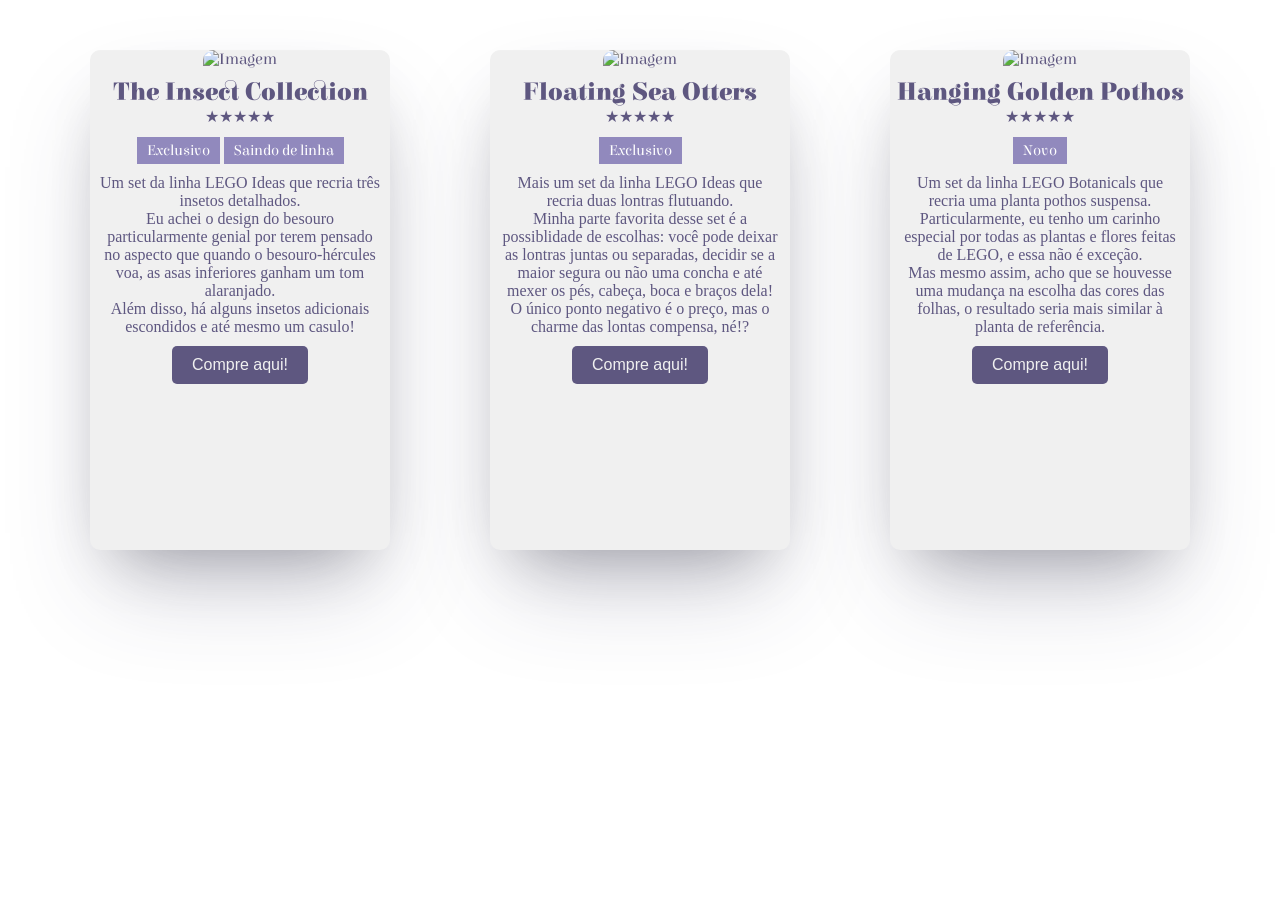
==== index.html @ a5ff105d "Update index.html" ====
<!DOCTYPE html>
<html lang="pt-BR">
<head>
    <meta charset="UTF-8">
    <meta name="viewport" content="width=device-width, initial-scale=1.0">
    <title>Card</title>
    <!-- Aviso pra quando precisa redimensionar no celular -->
    <meta name="viewport" content="width=device-width, initial-scale=1.0">
    <!-- Link pro CSS -->
    <link rel="stylesheet" href="style.css">
       <!-- Link para as fontes do Google Fonts -->
    <link rel="preconnect" href="https://fonts.googleapis.com">
    <link rel="preconnect" href="https://fonts.gstatic.com" crossorigin>
    <link href="https://fonts.googleapis.com/css2?family=Elsie:wght@400;900&display=swap" rel="stylesheet">
    <!-- Imagem de fundo-->
    <style>
        body{
            background-image: url(fundo.jpg);
            background-repeat: repeat
        }
    </style>
</head>
<body>
    <div class="main">
        <div class="card card1">
            <img src="lego1.png" alt="Imagem">
            <h1>The Insect Collection</h1>
            <div class="notas">
            ★★★★★
            </div>
            <div class="tags">
                <span class="tag">Exclusivo</span>
                <span class="tag">Saindo de linha</span>
            </div>
            <p>Um set da linha LEGO Ideas que recria três insetos detalhados. 
                <br>Eu achei o design do besouro particularmente genial por terem pensado no aspecto que quando o besouro-hércules voa, as asas inferiores ganham um tom alaranjado. 
                <br>Além disso, há alguns insetos adicionais escondidos e até mesmo um casulo!</p>
            <a href="https://www.lego.com/en-us/product/the-insect-collection-21342">
            <button class="btn">Compre aqui!</button>
            </a>
        </div>
        <div class="card card2">
            <img src="lego2.png" alt="Imagem">
            <h1>Floating Sea Otters</h1> 
            <div class="notas">
            ★★★★★
            </div>
            <div class="tags">
                <span class="tag">Exclusivo</span>
            </div>
            <p>Mais um set da linha LEGO Ideas que recria duas lontras flutuando.
                <br>Minha parte favorita desse set é a possiblidade de escolhas: você pode deixar as lontras juntas ou separadas, decidir se a maior segura ou não uma concha e até mexer os pés, cabeça, boca e braços dela!
                <br>O único ponto negativo é o preço, mas o charme das lontas compensa, né!?
            </p>
            <a href="https://www.lego.com/en-us/product/floating-sea-otters-21366">
            <button class="btn">Compre aqui!</button>
            </a>
        </div>
        <div class="card card3">
            <img src="lego3.png" alt="Imagem">
            <h1>Hanging Golden Pothos</h1>
            <div class="notas">
            ★★★★★
            </div>
            <div class="tags">
                <span class="tag">Novo</span>
            </div>
            <p>Um set da linha LEGO Botanicals que recria uma planta pothos suspensa.
                <br>Particularmente, eu tenho um carinho especial por todas as plantas e flores feitas de LEGO, e essa não é exceção.
                <br>Mas mesmo assim, acho que se houvesse uma mudança na escolha das cores das folhas, o resultado seria mais similar à planta de referência. </p>
            <a href="https://www.lego.com/en-us/product/hanging-golden-pothos-11512">
            <button class="btn">Compre aqui!</button>
            </a>
        </div>
    </div>
</body>
</html>
<!--O <a href="url">Opcional</a> serve para definir um link. Eu deixei dentro do botão para que, quando clicado, fosse para o link. -->
---- style.css ----
/* Site das fontes: https://fonts.google.com/ /
/ Site da sombra: https://getcssscan.com/css-box-shadow-examples /

/{} engloba tudo */
*{
    margin: 0;
    padding: 0;
    box-sizing: border-box;
}

/* Padding e margin pra não ficar margem no site/

/Um do lado do outro + Centralizar*/
.main {
    display: flex;
    justify-content: center;
}

.card {
    width: 300px;
    height: 500px;
    margin: 50px;
    background-color: #f0f0f0;
    color: #5e5780;
    /*Borda arredondada*/
    border-radius: 10px;
    /*Sombra*/
    box-shadow: rgba(255, 255, 255, 0.1) 0px 1px 1px 0px inset, rgba(50, 50, 93, 0.25) 0px 50px 100px -20px, rgba(0, 0, 0, 0.3) 0px 30px 60px -30px;
    /*Transição*/
    transition: transform 0.3s ease, box-shadow 0.3s ease;
    font-family: "Elsie", serif;
    text-align: center;
}

.card>h1 {
    font-size: 25px;
    margin-top: 10px;
}

/* Margin tem 2 px porque o primeiro é o de cima e o segundo é o dos lados.*/
.card>p {
    font-size: 16px;
    margin: 10px 10px;
    font-family: "Quintessential", serif;
}

.card>img {
    width: 100%;
    height: 200px;
    object-fit: contain;
    border-top-left-radius: 10px;
    border-top-right-radius: 10px;
}

.btn {
    background-color: #5e5780;
    color: #f0f0f0;
    border: none;
    padding: 10px 20px;
    border-radius: 5px;
    font-size: 16px;
    font-weight: 500;
    cursor: pointer;
    transition: background-color 0.5s;
}

.btn:hover {
    background-color: #4b3f6b;
    transition: background-color 0.5s;

}

.tags{
    margin-top: 15px;
    margin-bottom: 15px;
}

.tags>span {
    justify-content: center;
    padding: 5px 10px;
    font-size: 15px;
    background-color: #9189bd;
    color: #ffffff;
}
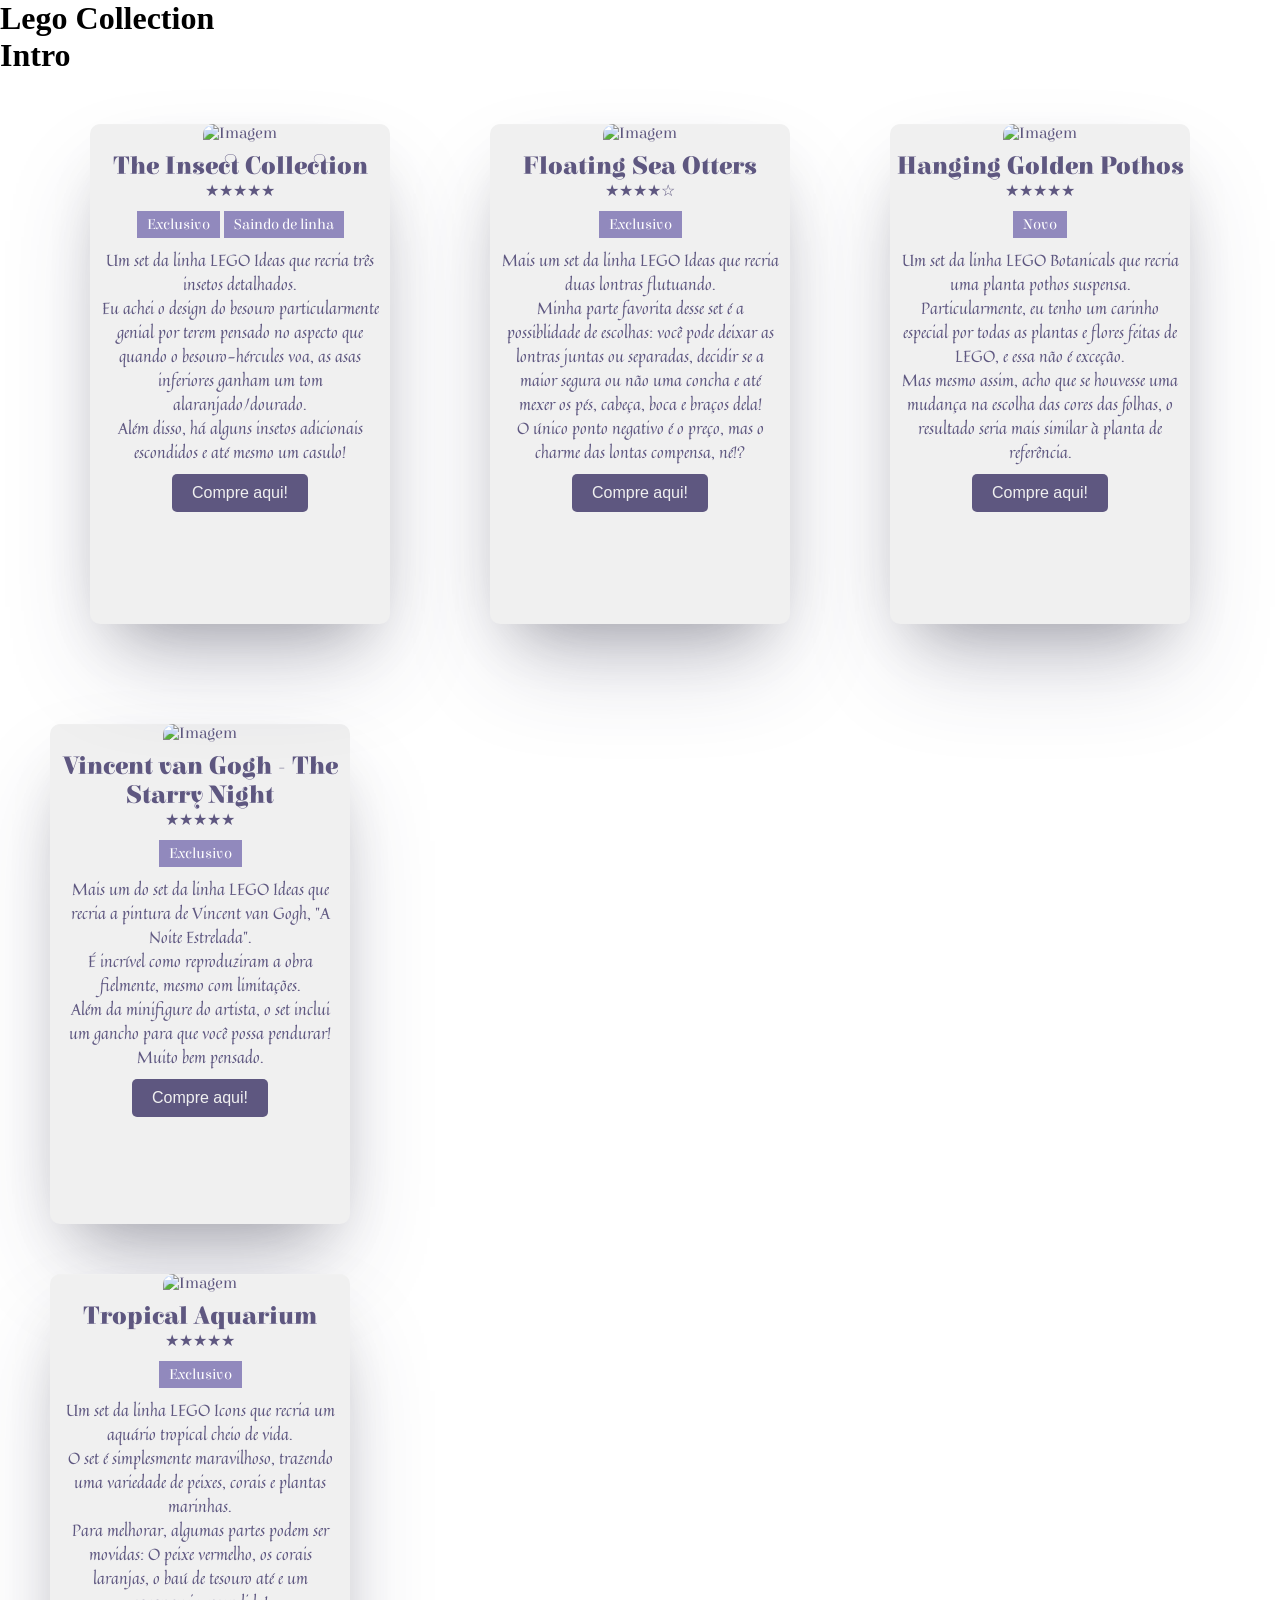
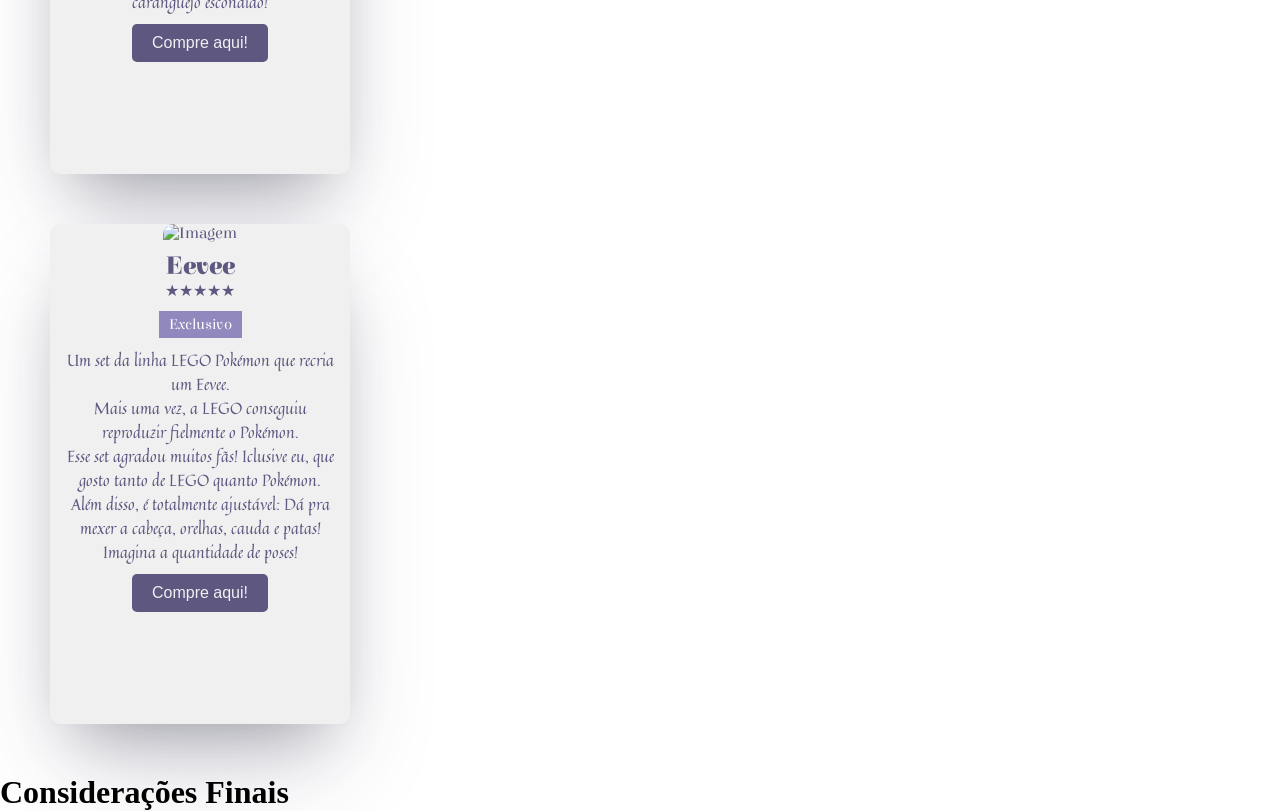
==== commit 41eae536: "Update index.html" ====
--- a/index.html
+++ b/index.html
@@ -11,7 +11,7 @@
        <!-- Link para as fontes do Google Fonts -->
     <link rel="preconnect" href="https://fonts.googleapis.com">
     <link rel="preconnect" href="https://fonts.gstatic.com" crossorigin>
-    <link href="https://fonts.googleapis.com/css2?family=Elsie:wght@400;900&display=swap" rel="stylesheet">
+    <link href="https://fonts.googleapis.com/css2?family=Elsie:wght@400;900&family=Mea+Culpa&family=Quintessential&display=swap" rel="stylesheet">
     <!-- Imagem de fundo-->
     <style>
         body{
@@ -21,6 +21,12 @@
     </style>
 </head>
 <body>
+    <div class="titulo">
+        <h1>Lego Collection</h1>
+    </div>
+    <div class="intro">
+        <h1>Intro</h1>
+    </div>
     <div class="main">
         <div class="card card1">
             <img src="lego1.png" alt="Imagem">
@@ -33,7 +39,7 @@
                 <span class="tag">Saindo de linha</span>
             </div>
             <p>Um set da linha LEGO Ideas que recria três insetos detalhados. 
-                <br>Eu achei o design do besouro particularmente genial por terem pensado no aspecto que quando o besouro-hércules voa, as asas inferiores ganham um tom alaranjado. 
+                <br>Eu achei o design do besouro particularmente genial por terem pensado no aspecto que quando o besouro-hércules voa, as asas inferiores ganham um tom alaranjado/dourado. 
                 <br>Além disso, há alguns insetos adicionais escondidos e até mesmo um casulo!</p>
             <a href="https://www.lego.com/en-us/product/the-insect-collection-21342">
             <button class="btn">Compre aqui!</button>
@@ -43,7 +49,7 @@
             <img src="lego2.png" alt="Imagem">
             <h1>Floating Sea Otters</h1> 
             <div class="notas">
-            ★★★★★
+            ★★★★☆
             </div>
             <div class="tags">
                 <span class="tag">Exclusivo</span>
@@ -73,6 +79,66 @@
             </a>
         </div>
     </div>
+    <div class = "main2">
+        <div class="card card4">
+            <img src="lego4.png" alt="Imagem">
+            <h1>Vincent van Gogh - The Starry Night</h1>
+            <div class="notas">
+            ★★★★★
+            </div>
+            <div class="tags">
+                <span class="tag">Exclusivo</span>
+            </div>
+            <p>Mais um do set da linha LEGO Ideas que recria a pintura de Vincent van Gogh, "A Noite Estrelada".
+                <br>É incrível como reproduziram a obra fielmente, mesmo com limitações.
+                <br>Além da minifigure do artista, o set inclui um gancho para que você possa pendurar! Muito bem pensado.  
+            </p>
+            <a href="https://www.lego.com/en-us/product/vincent-van-gogh-the-starry-night-21333">
+            <button class="btn">Compre aqui!</button>
+            </a>
+        </div>
+        <div class="card card5">
+            <img src="lego5.png" alt="Imagem">
+            <h1>Tropical Aquarium</h1> 
+            <div class="notas">
+            ★★★★★
+            </div>
+            <div class="tags">
+                <span class="tag">Exclusivo</span>
+            </div>
+            <p>Um set da linha LEGO Icons que recria um aquário tropical cheio de vida.
+                <br>O set é simplesmente maravilhoso, trazendo uma variedade de peixes, corais e plantas marinhas.
+                <br>Para melhorar, algumas partes podem ser movidas: O peixe vermelho, os corais laranjas, o baú de tesouro até e um caranguejo escondido!
+                
+            </p>
+            <a href="https://www.lego.com/en-us/product/tropical-aquarium-10366">
+            <button class="btn">Compre aqui!</button>
+            </a>
+        </div>
+        <div class="card card6">
+            <img src="lego6.png" alt="Imagem">
+            <h1>Eevee</h1>
+            <div class="notas">
+            ★★★★★
+            </div>
+            <div class="tags">
+                <span class="tag">Exclusivo</span>
+            </div>
+            <p>Um set da linha LEGO Pokémon que recria um Eevee. 
+                <br>Mais uma vez, a LEGO conseguiu reproduzir fielmente o Pokémon.
+                <br>Esse set agradou muitos fãs! Iclusive eu, que gosto tanto de LEGO quanto Pokémon.
+                <br>Além disso, é totalmente ajustável: Dá pra mexer a cabeça, orelhas, cauda e patas! Imagina a quantidade de poses!
+            </p>
+            <a href="https://www.lego.com/en-us/product/eevee-72151">
+            <button class="btn">Compre aqui!</button>
+            </a>
+        </div>
+    </div>
+    <div class="consideracoes">
+        <div class="consi">
+            <h1>Considerações Finais</h1>
+        </div>
+    </div>
 </body>
 </html>
 <!--O <a href="url">Opcional</a> serve para definir um link. Eu deixei dentro do botão para que, quando clicado, fosse para o link. -->
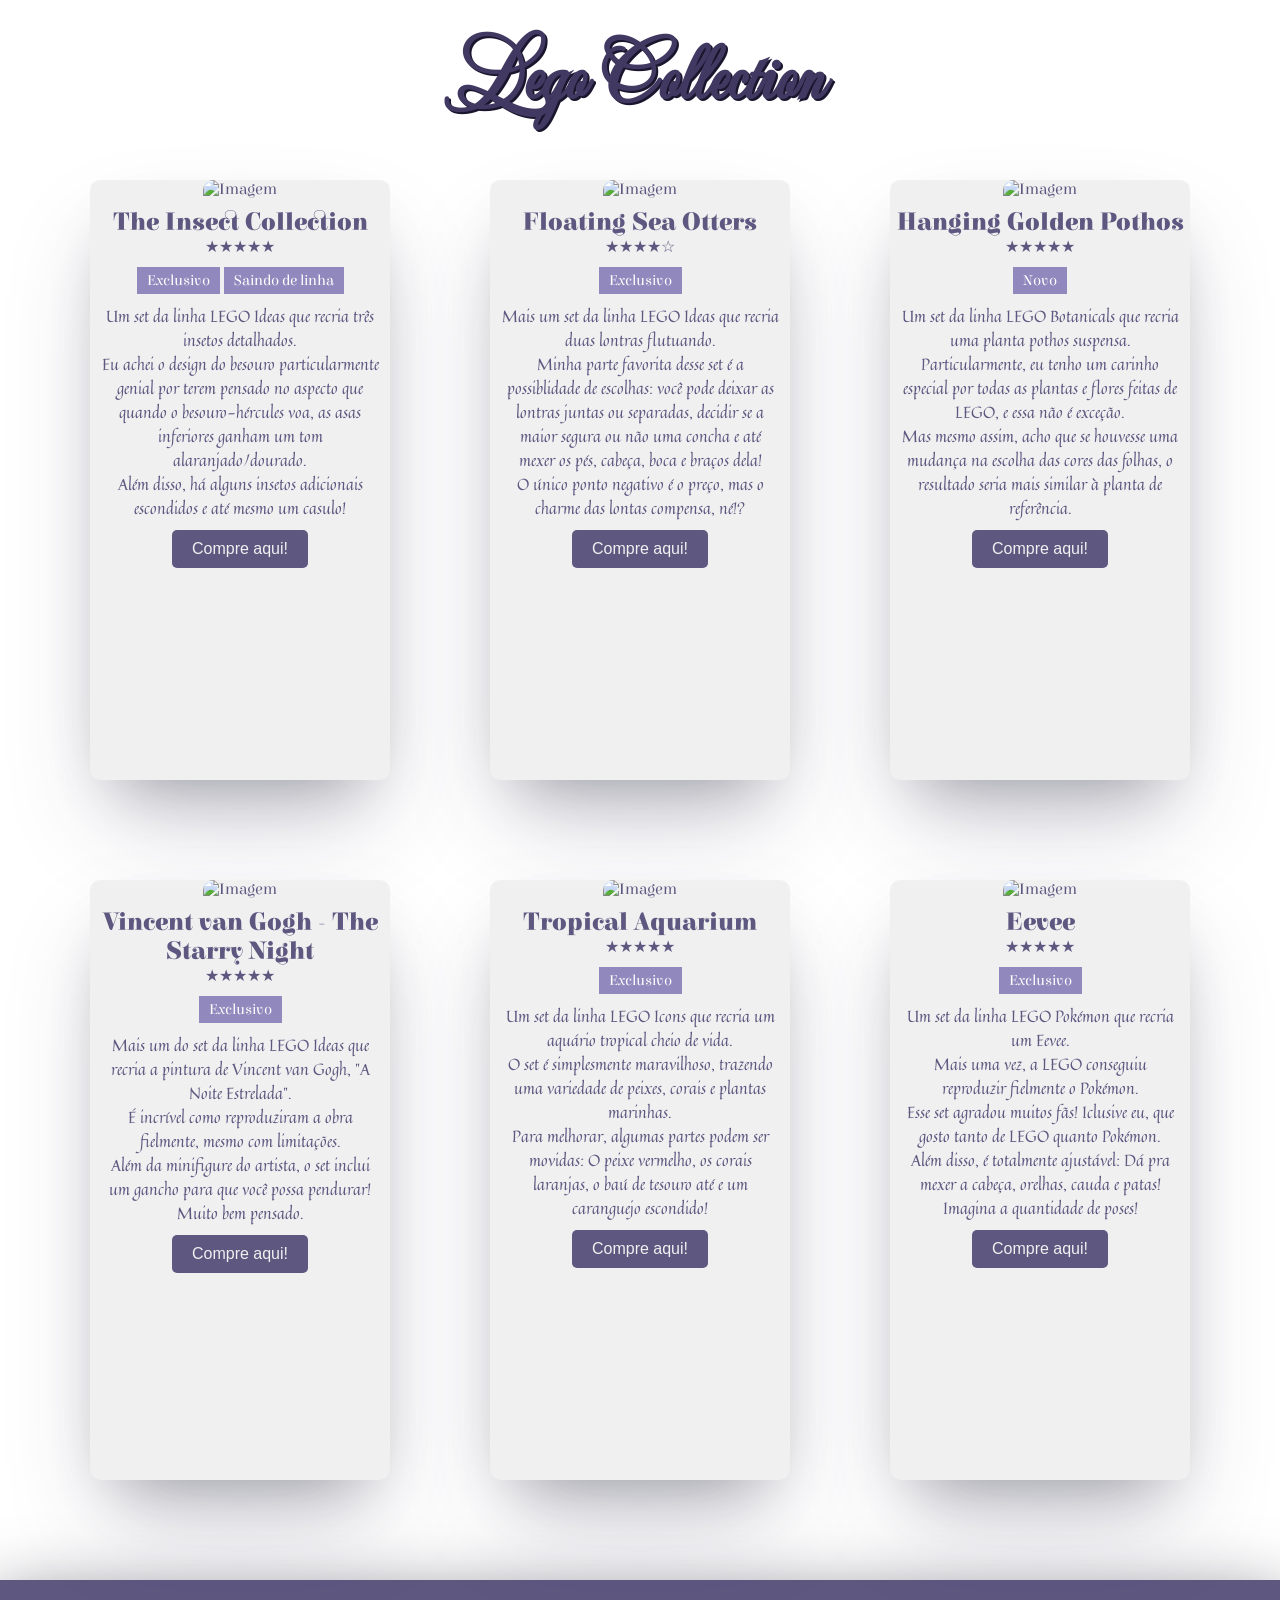
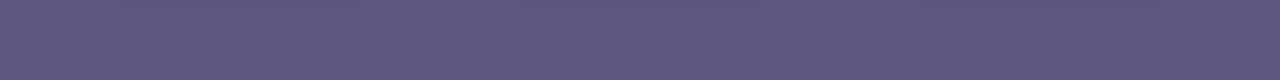
==== commit 03ee5bd9: "Update index.html" ====
--- a/index.html
+++ b/index.html
@@ -4,14 +4,12 @@
     <meta charset="UTF-8">
     <meta name="viewport" content="width=device-width, initial-scale=1.0">
     <title>Card</title>
-    <!-- Aviso pra quando precisa redimensionar no celular -->
-    <meta name="viewport" content="width=device-width, initial-scale=1.0">
     <!-- Link pro CSS -->
     <link rel="stylesheet" href="style.css">
        <!-- Link para as fontes do Google Fonts -->
     <link rel="preconnect" href="https://fonts.googleapis.com">
     <link rel="preconnect" href="https://fonts.gstatic.com" crossorigin>
-    <link href="https://fonts.googleapis.com/css2?family=Elsie:wght@400;900&family=Mea+Culpa&family=Quintessential&display=swap" rel="stylesheet">
+    <link href="https://fonts.googleapis.com/css2?family=Elsie:wght@400;900&family=Gelasio:ital,wght@0,400..700;1,400..700&family=Mea+Culpa&family=Quintessential&display=swap" rel="stylesheet">
     <!-- Imagem de fundo-->
     <style>
         body{
@@ -20,12 +18,10 @@
         }
     </style>
 </head>
+<!--O <a href="url">Opcional</a> serve para definir um link. Eu deixei dentro do botão para que, quando clicado, fosse para o link. -->
 <body>
     <div class="titulo">
         <h1>Lego Collection</h1>
-    </div>
-    <div class="intro">
-        <h1>Intro</h1>
     </div>
     <div class="main">
         <div class="card card1">
@@ -134,11 +130,23 @@
             </a>
         </div>
     </div>
-    <div class="consideracoes">
-        <div class="consi">
-            <h1>Considerações Finais</h1>
+    <div>
+        <div class="contato">
+            <div class="linha">
+            </div>
+        <div>
+            <a href="https://www.instagram.com/mariszpon/?__d=11">
+            <h1>instagram</h1>
+            </a>
+            <a href=https://github.com/Mariszpon>
+            <h1>github</h1>
+            </a>
+        </div>
+        <div>
+            <h1>contato</h1>
+            <h1>marianahponde@gmail.com</h1>
+        </div>
         </div>
     </div>
 </body>
 </html>
-<!--O <a href="url">Opcional</a> serve para definir um link. Eu deixei dentro do botão para que, quando clicado, fosse para o link. -->
--- a/style.css
+++ b/style.css
@@ -1,7 +1,10 @@
-/* Site das fontes: https://fonts.google.com/ /
-/ Site da sombra: https://getcssscan.com/css-box-shadow-examples /
+/* Site das fontes: https://fonts.google.com/ 
+Site da sombra: https://getcssscan.com/css-box-shadow-examples
 
-/{} engloba tudo */
+Margin: Espaço externo (Entre elementos e outros ao redor)
+Padding: Espaço interno (Distância do conteúdo e borda)
+
+{} engloba tudo */
 *{
     margin: 0;
     padding: 0;
@@ -16,9 +19,14 @@
     justify-content: center;
 }
 
+.main2{
+    display: flex;
+    justify-content: center;
+}
+
 .card {
     width: 300px;
-    height: 500px;
+    height: 600px;
     margin: 50px;
     background-color: #f0f0f0;
     color: #5e5780;
@@ -26,8 +34,6 @@
     border-radius: 10px;
     /*Sombra*/
     box-shadow: rgba(255, 255, 255, 0.1) 0px 1px 1px 0px inset, rgba(50, 50, 93, 0.25) 0px 50px 100px -20px, rgba(0, 0, 0, 0.3) 0px 30px 60px -30px;
-    /*Transição*/
-    transition: transform 0.3s ease, box-shadow 0.3s ease;
     font-family: "Elsie", serif;
     text-align: center;
 }
@@ -82,3 +88,50 @@
     background-color: #9189bd;
     color: #ffffff;
 }
+
+.contato {
+    width: 100%;
+    height: 100px;
+    margin-top: 50px;
+    background-color: #5e5780;
+    color: #ffff;
+    /*Sombra*/
+    box-shadow: rgba(20, 15, 34, 0.56) 0px 22px 70px 4px;
+    font-family: "Quintessential", serif;
+    text-align: center;
+    padding-left: 900px;
+    display:flex;
+}
+
+.contato h1{
+    padding-top: 20px;
+    font-family: "Gelasio", serif;
+    font-size: 15px;
+    margin-left: 20px;
+    flex-direction: column;
+    display:flex; /* empilha os textos dentro da coluna */
+    align-items: flex-start; /* alinha à esquerda */
+}
+
+.contato a {
+    text-decoration: none;
+    color:#f0f0f0;
+}
+
+.linha {
+    border-left: 2px solid #ffffff; /* cria a linha vertical */
+    height: 80px;                   /* altura da linha */
+    margin-left: 400px;             /* espaço pra direita */
+    margin-top:10px
+}
+
+.titulo {
+    font-size: 40px;
+    color:#413961;
+    text-shadow:2px 2px #1a162e;
+    font-family: "Mea Culpa", static;
+    display: flex;
+    justify-content: center;
+    align-items: flex-end; /*É pra jogar o conteúdo pra baixo com o height*/
+    height: 130px;
+}
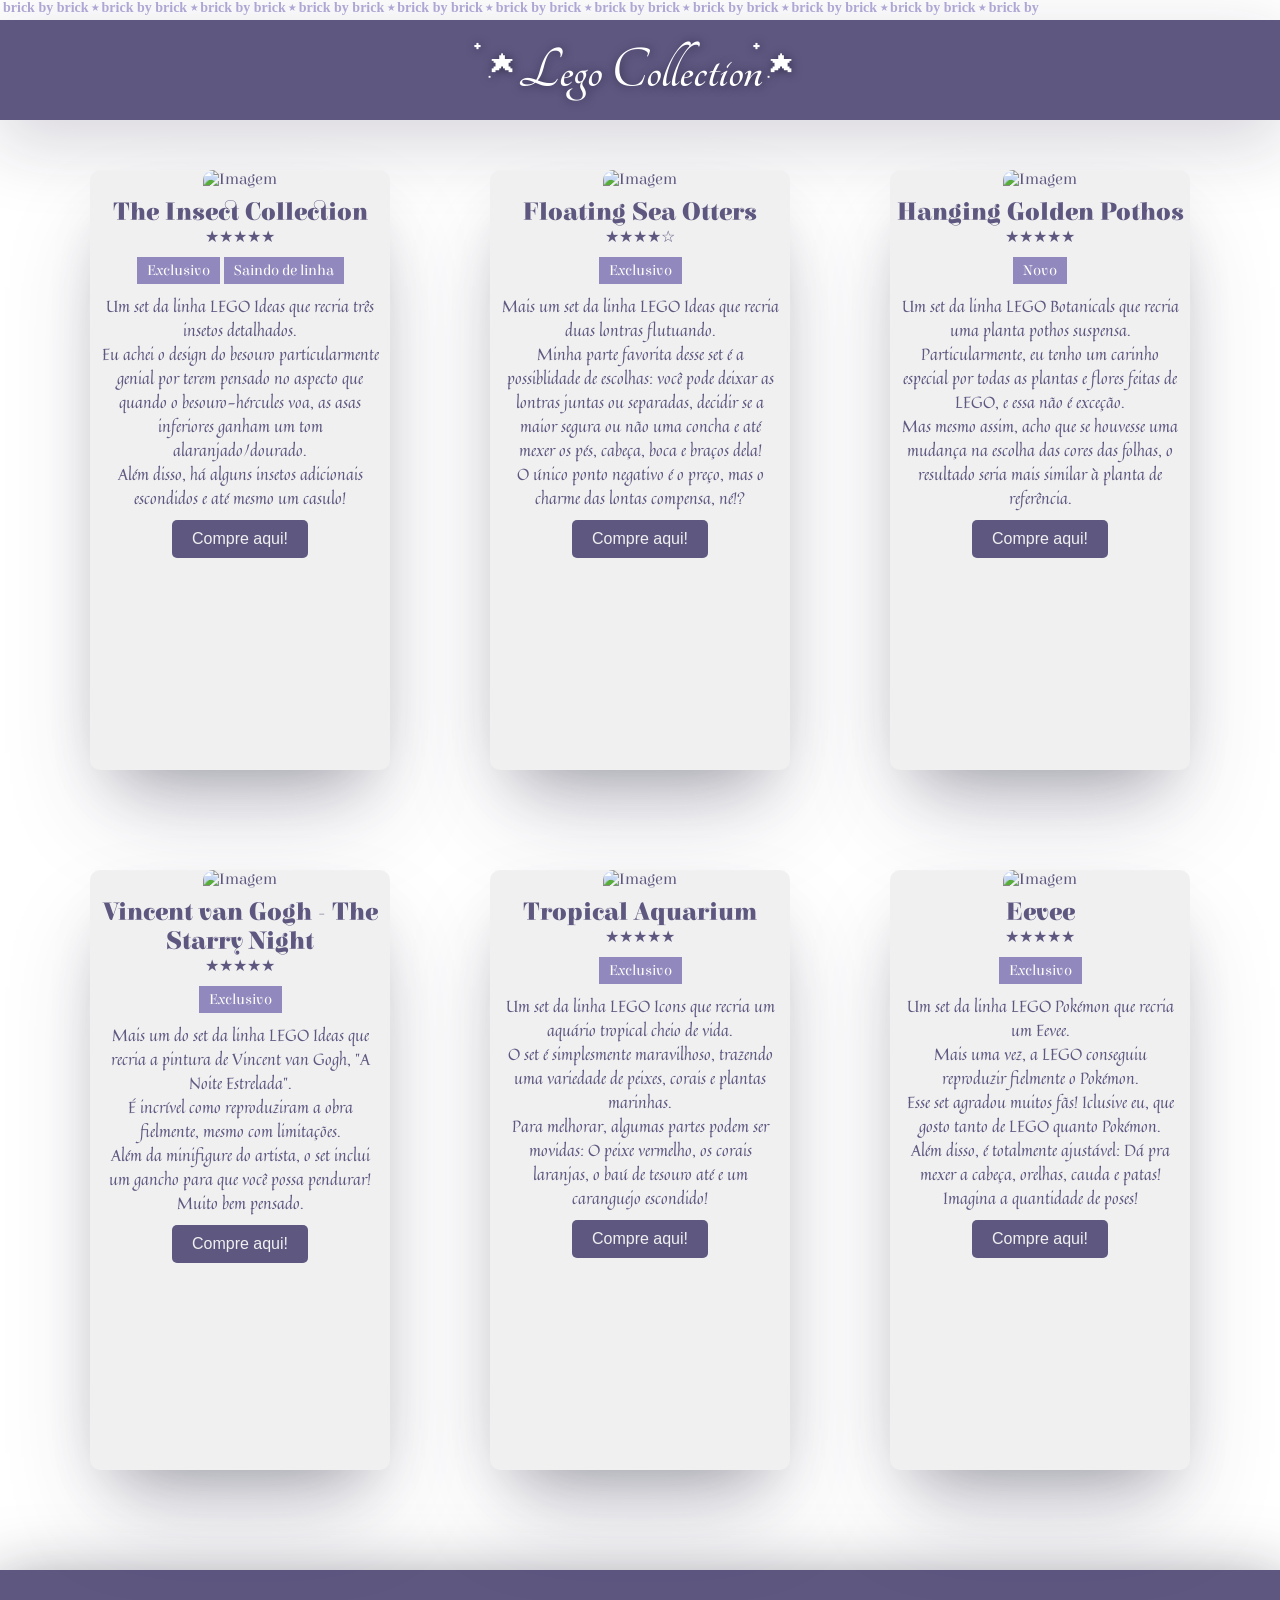
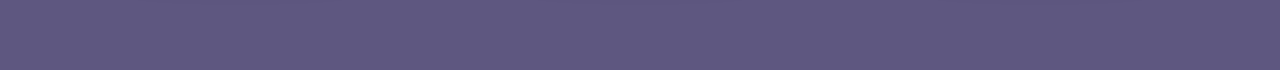
==== commit 565a2a0b: "Update index.html" ====
--- a/index.html
+++ b/index.html
@@ -9,19 +9,24 @@
        <!-- Link para as fontes do Google Fonts -->
     <link rel="preconnect" href="https://fonts.googleapis.com">
     <link rel="preconnect" href="https://fonts.gstatic.com" crossorigin>
-    <link href="https://fonts.googleapis.com/css2?family=Elsie:wght@400;900&family=Gelasio:ital,wght@0,400..700;1,400..700&family=Mea+Culpa&family=Quintessential&display=swap" rel="stylesheet">
+    <link href="https://fonts.googleapis.com/css2?family=Cinzel:wght@400..900&family=Elsie:wght@400;900&family=Gelasio:ital,wght@0,400..700;1,400..700&family=Mea+Culpa&family=Quintessential&family=Tangerine:wght@400;700&display=swap" rel="stylesheet">
     <!-- Imagem de fundo-->
     <style>
         body{
             background-image: url(fundo.jpg);
-            background-repeat: repeat
+            background-repeat:repeat;
         }
     </style>
 </head>
 <!--O <a href="url">Opcional</a> serve para definir um link. Eu deixei dentro do botão para que, quando clicado, fosse para o link. -->
 <body>
+    <div class="cima">
+        <h1>brick by brick ⭑ brick by brick ⭑ brick by brick ⭑ brick by brick ⭑ brick by brick ⭑ brick by brick ⭑ brick by brick ⭑ brick by brick ⭑ brick by brick ⭑ brick by brick ⭑ brick by </h1>
+    </div>
     <div class="titulo">
+        <p> ๋࣭ ⭑</p>
         <h1>Lego Collection</h1>
+        <p> ๋࣭ ⭑</p>
     </div>
     <div class="main">
         <div class="card card1">
--- a/style.css
+++ b/style.css
@@ -125,13 +125,30 @@
     margin-top:10px
 }
 
+.cima{
+    width: 100%;
+    height: 20px;
+    background-color: #ffff;
+    color: #aea7d4;
+}
+
+.cima h1{
+    padding-left: 3px;
+    font-size: 14px;    /* ajusta tamanho da fonte */
+}
+
 .titulo {
-    font-size: 40px;
-    color:#413961;
-    text-shadow:2px 2px #1a162e;
-    font-family: "Mea Culpa", static;
-    display: flex;
+    width: 100%;
+    height: 100px;
+    background-color: #5e5780;
+    color: #ffff;
+    /*Sombra*/
+    box-shadow: rgba(35, 26, 59, 0.171) 0px 22px 70px 4px;
+    font-family: "Quintessential", serif;
     justify-content: center;
-    align-items: flex-end; /*É pra jogar o conteúdo pra baixo com o height*/
-    height: 130px;
+    display:flex;
+    padding-top:20px;
+    font-family: "Tangerine", cursive;
+    font-size: 30px;
+    text-shadow: 1px 1px 10px rgba(20, 15, 34, 0.56);
 }
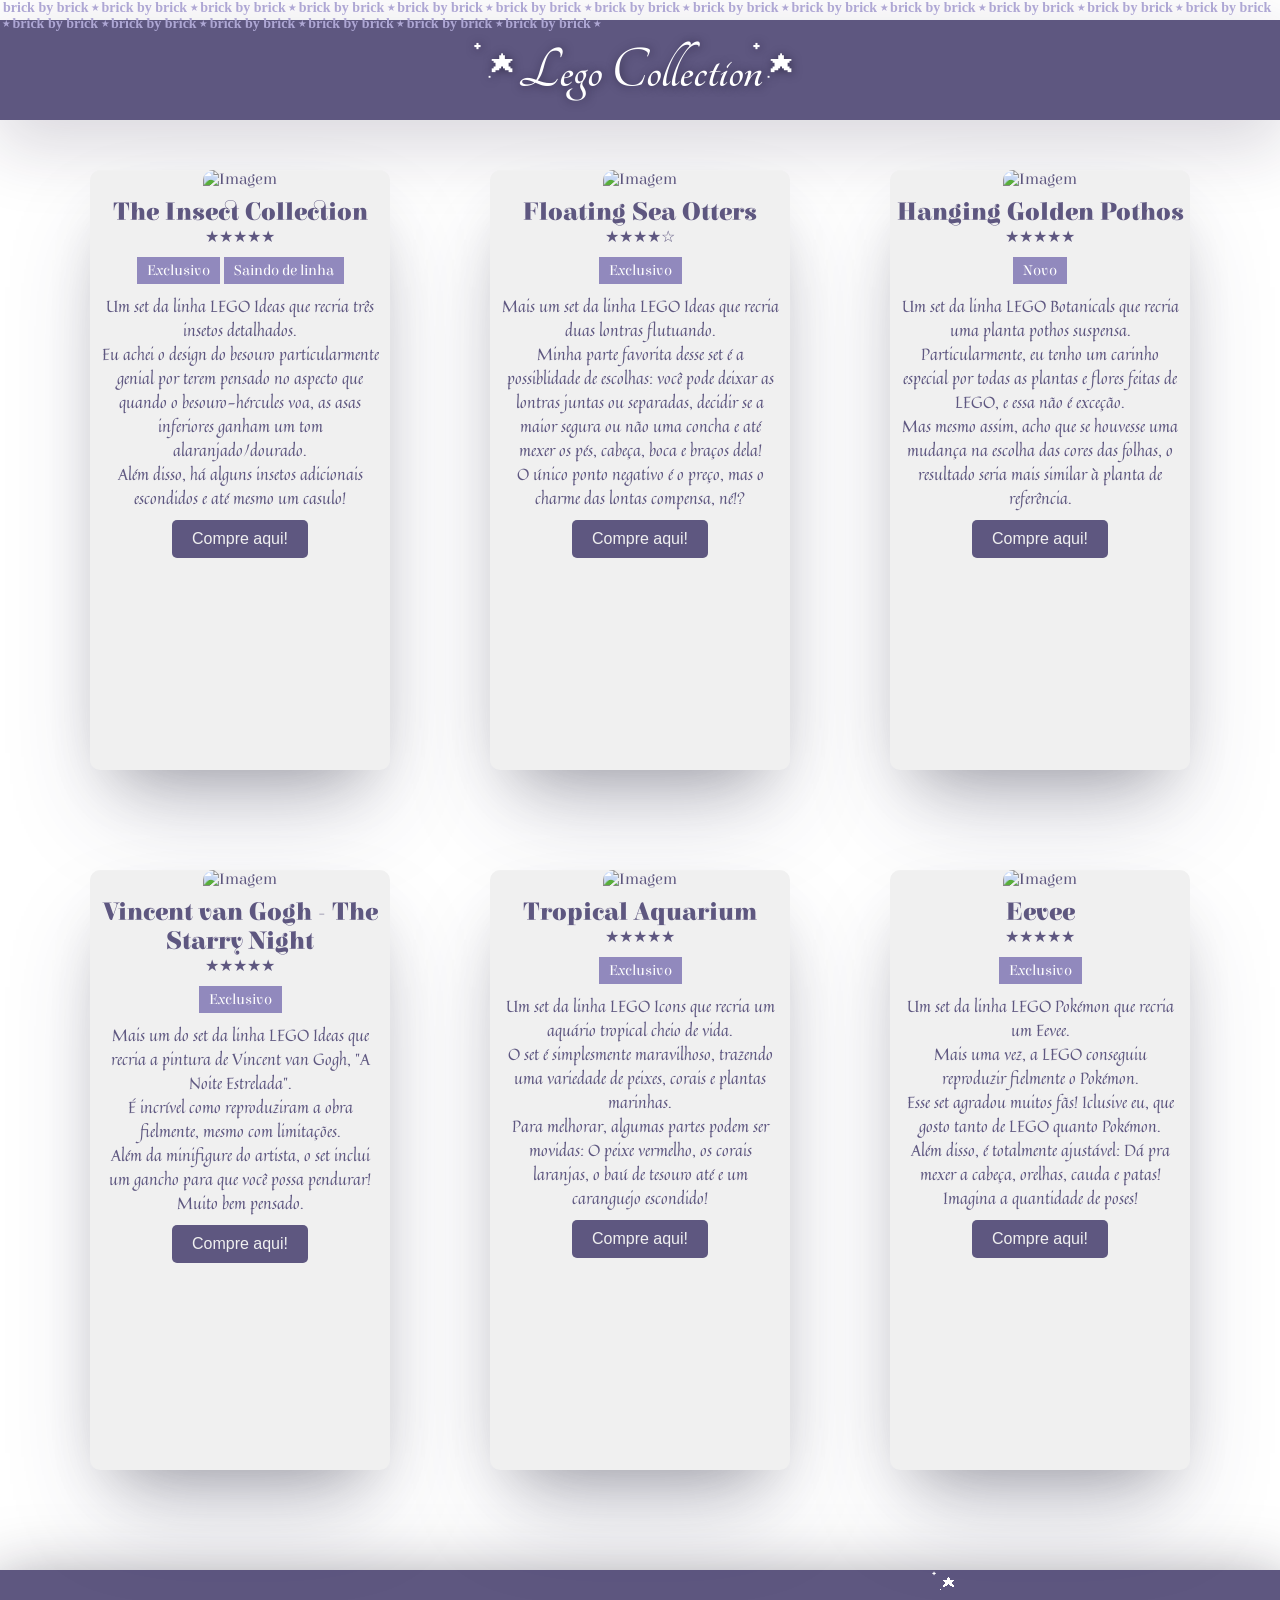
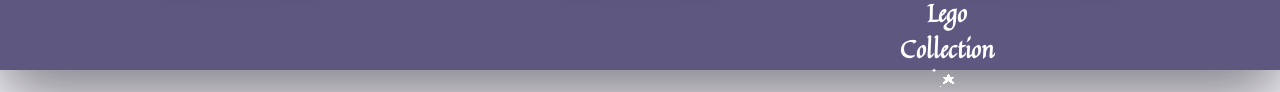
==== commit c8dc22c8: "Update index.html" ====
--- a/index.html
+++ b/index.html
@@ -21,7 +21,7 @@
 <!--O <a href="url">Opcional</a> serve para definir um link. Eu deixei dentro do botão para que, quando clicado, fosse para o link. -->
 <body>
     <div class="cima">
-        <h1>brick by brick ⭑ brick by brick ⭑ brick by brick ⭑ brick by brick ⭑ brick by brick ⭑ brick by brick ⭑ brick by brick ⭑ brick by brick ⭑ brick by brick ⭑ brick by brick ⭑ brick by </h1>
+        <h1>brick by brick ⭑ brick by brick ⭑ brick by brick ⭑ brick by brick ⭑ brick by brick ⭑ brick by brick ⭑ brick by brick ⭑ brick by brick ⭑ brick by brick ⭑ brick by brick ⭑ brick by brick ⭑ brick by brick ⭑ brick by brick ⭑ brick by brick ⭑ brick by brick ⭑ brick by brick ⭑ brick by brick ⭑ brick by brick ⭑ brick by brick ⭑</h1>
     </div>
     <div class="titulo">
         <p> ๋࣭ ⭑</p>
@@ -137,6 +137,11 @@
     </div>
     <div>
         <div class="contato">
+            <div class= "logo">
+                <p> ๋࣭ ⭑</p> 
+                <h2>Lego Collection</h1>
+                <p> ๋࣭ ⭑</p> 
+            </div>
             <div class="linha">
             </div>
         <div>
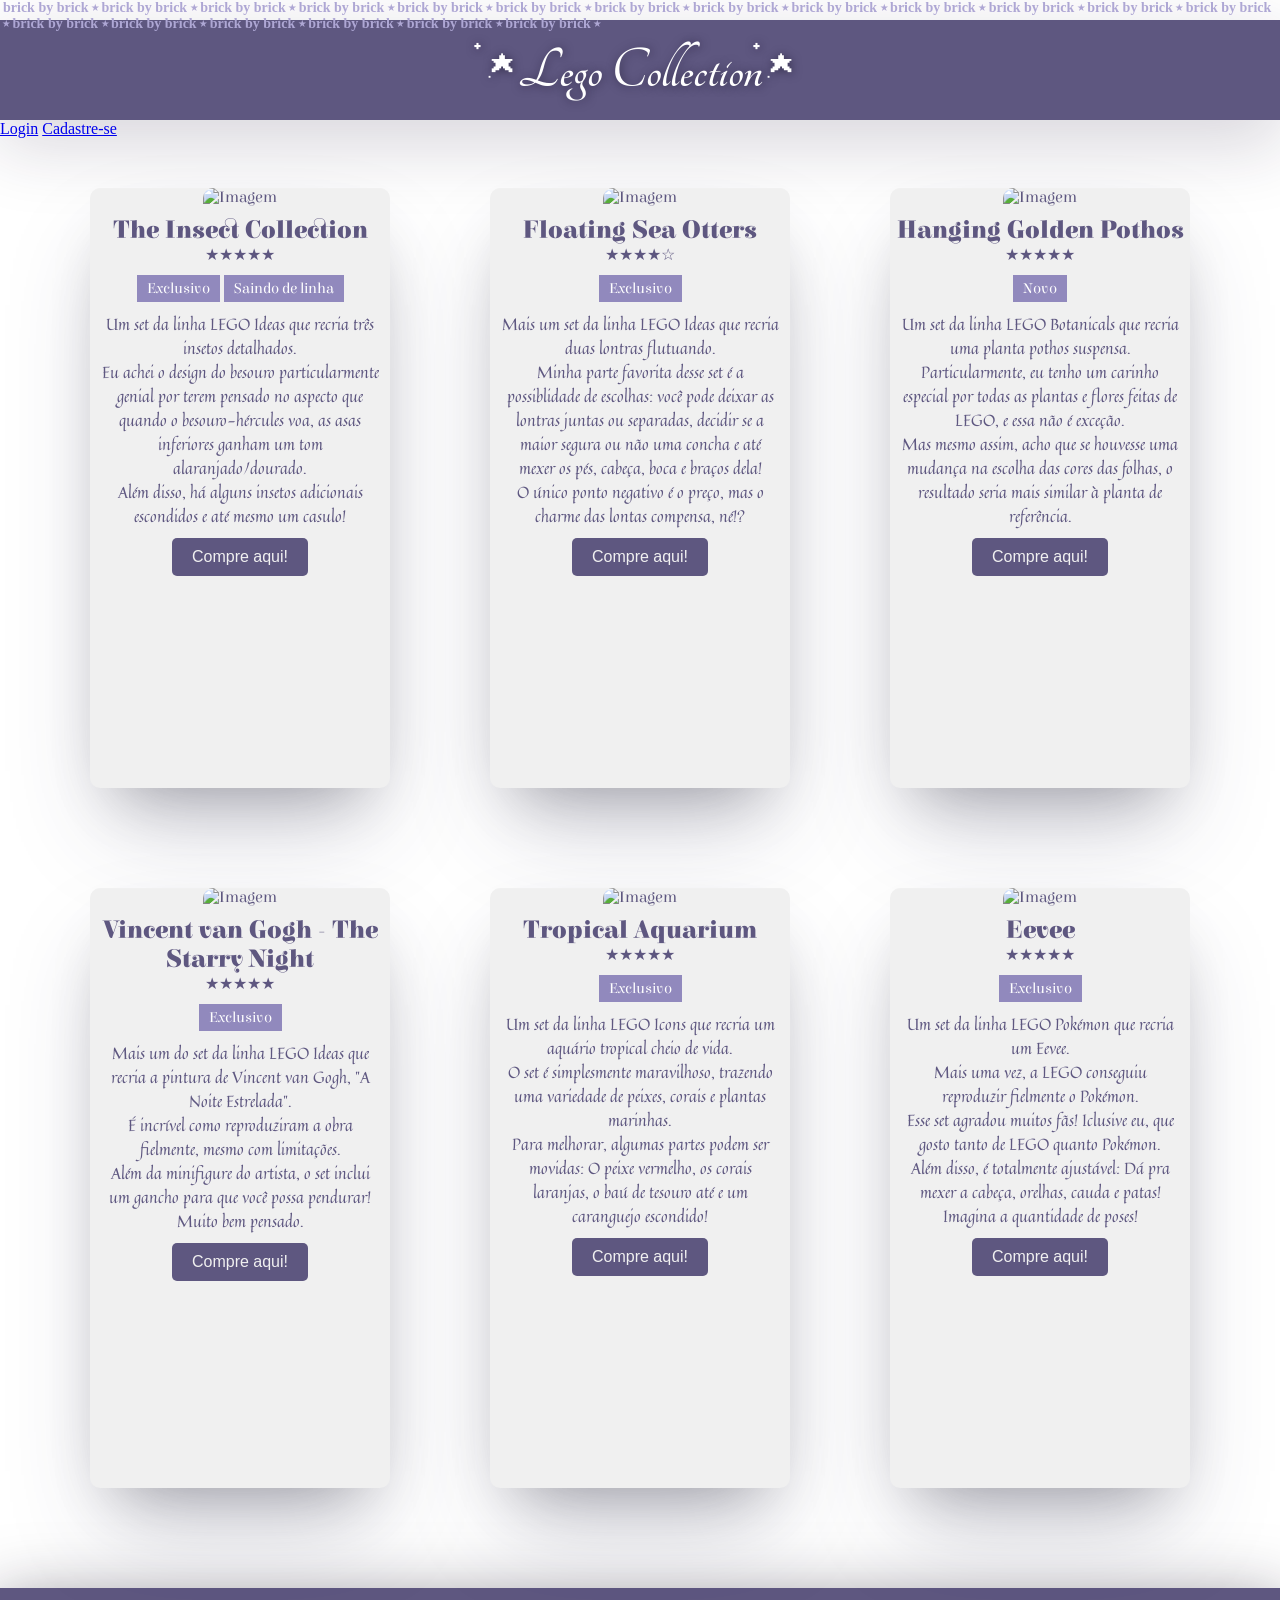
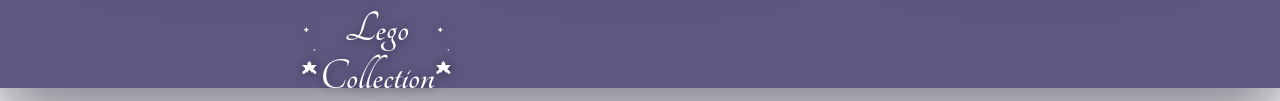
==== commit fc6ff18a: "Update index.html" ====
--- a/index.html
+++ b/index.html
@@ -3,7 +3,7 @@
 <head>
     <meta charset="UTF-8">
     <meta name="viewport" content="width=device-width, initial-scale=1.0">
-    <title>Card</title>
+    <title>Menu</title>
     <!-- Link pro CSS -->
     <link rel="stylesheet" href="style.css">
        <!-- Link para as fontes do Google Fonts -->
@@ -27,6 +27,10 @@
         <p> ๋࣭ ⭑</p>
         <h1>Lego Collection</h1>
         <p> ๋࣭ ⭑</p>
+    </div>
+    <div class="menu">
+        <a href="login.html">Login</a>
+        <a href="cadastro.html">Cadastre-se</a>
     </div>
     <div class="main">
         <div class="card card1">
@@ -144,18 +148,18 @@
             </div>
             <div class="linha">
             </div>
-        <div>
-            <a href="https://www.instagram.com/mariszpon/?__d=11">
-            <h1>instagram</h1>
-            </a>
-            <a href=https://github.com/Mariszpon>
-            <h1>github</h1>
-            </a>
-        </div>
-        <div>
-            <h1>contato</h1>
-            <h1>marianahponde@gmail.com</h1>
-        </div>
+            <div>
+                <a href="https://www.instagram.com/mariszpon/?__d=11">
+                <h1>instagram</h1>
+                </a>
+                <a href=https://github.com/Mariszpon>
+                <h1>github</h1>
+                </a>
+            </div>
+            <div>
+                <h1>contato</h1>
+                <h1>marianahponde@gmail.com</h1>
+            </div>
         </div>
     </div>
 </body>
--- a/style.css
+++ b/style.css
@@ -97,13 +97,12 @@
     color: #ffff;
     /*Sombra*/
     box-shadow: rgba(20, 15, 34, 0.56) 0px 22px 70px 4px;
-    font-family: "Quintessential", serif;
     text-align: center;
-    padding-left: 900px;
     display:flex;
 }
 
 .contato h1{
+    font-family: "Quintessential", serif;
     padding-top: 20px;
     font-family: "Gelasio", serif;
     font-size: 15px;
@@ -118,10 +117,26 @@
     color:#f0f0f0;
 }
 
+.logo{
+    padding-top: 30px;
+    padding-left:300px;
+    font-family: "Tangerine", cursive;
+    color:#ffffff;
+    font-size: 30px;
+    text-shadow: 1px 1px 10px rgba(20, 15, 34, 0.56);
+    display: flex;
+    align-items: center;       /* centraliza verticalmente */
+    justify-content: center;   /* centraliza horizontalmente */
+    
+}
+.logo p{
+    font-size:20px;
+}
+
 .linha {
     border-left: 2px solid #ffffff; /* cria a linha vertical */
     height: 80px;                   /* altura da linha */
-    margin-left: 400px;             /* espaço pra direita */
+    margin-left: 900px;             /* espaço pra direita */
     margin-top:10px
 }
 
@@ -144,7 +159,6 @@
     color: #ffff;
     /*Sombra*/
     box-shadow: rgba(35, 26, 59, 0.171) 0px 22px 70px 4px;
-    font-family: "Quintessential", serif;
     justify-content: center;
     display:flex;
     padding-top:20px;
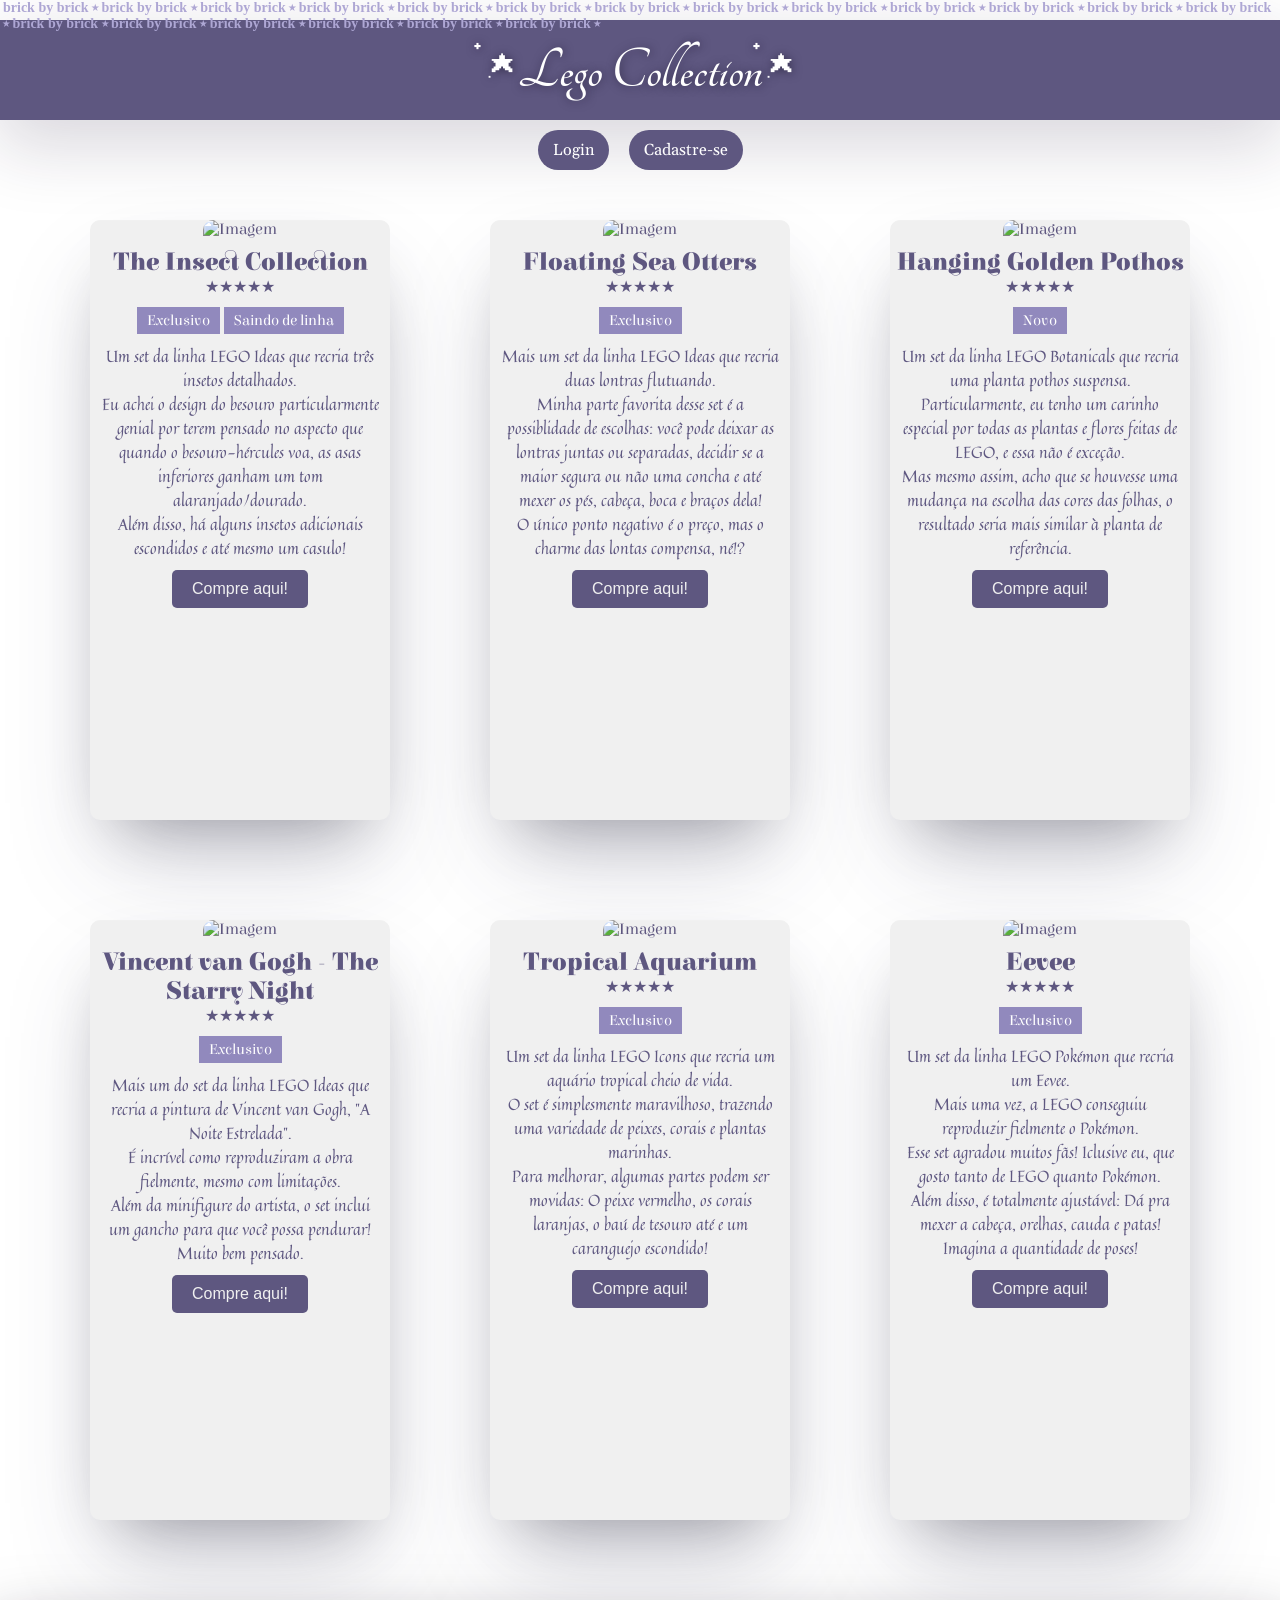
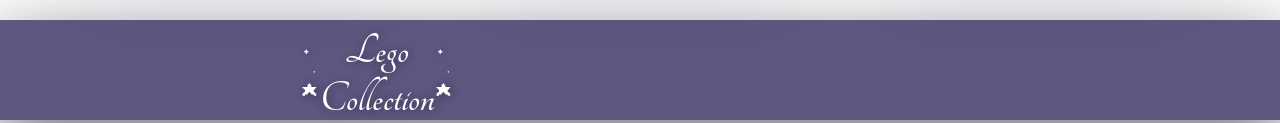
==== commit 6dd0077c: "Update index.html" ====
--- a/index.html
+++ b/index.html
@@ -54,7 +54,7 @@
             <img src="lego2.png" alt="Imagem">
             <h1>Floating Sea Otters</h1> 
             <div class="notas">
-            ★★★★☆
+            ★★★★★
             </div>
             <div class="tags">
                 <span class="tag">Exclusivo</span>
@@ -140,7 +140,7 @@
         </div>
     </div>
     <div>
-        <div class="contato">
+        <footer class="contato">
             <div class= "logo">
                 <p> ๋࣭ ⭑</p> 
                 <h2>Lego Collection</h1>
@@ -160,7 +160,7 @@
                 <h1>contato</h1>
                 <h1>marianahponde@gmail.com</h1>
             </div>
-        </div>
+        </footer>
     </div>
 </body>
 </html>
--- a/style.css
+++ b/style.css
@@ -118,7 +118,7 @@
 }
 
 .logo{
-    padding-top: 30px;
+    padding-top: 10px;
     padding-left:300px;
     font-family: "Tangerine", cursive;
     color:#ffffff;
@@ -166,3 +166,24 @@
     font-size: 30px;
     text-shadow: 1px 1px 10px rgba(20, 15, 34, 0.56);
 }
+
+.menu {
+    display: flex;
+    justify-content: center;
+    margin-top: 10px;
+    gap: 20px; /* separação automática entre os links */
+}
+
+.menu a {
+    background-color: #5e5780;
+    color: #fff;
+    padding: 10px 15px;
+    border-radius: 20px;
+    text-decoration: none;
+    font-family: "Gelasio", serif;
+    transition: background-color 0.3s;
+}
+
+.menu a:hover {
+    background-color: #4b3f6b;
+}
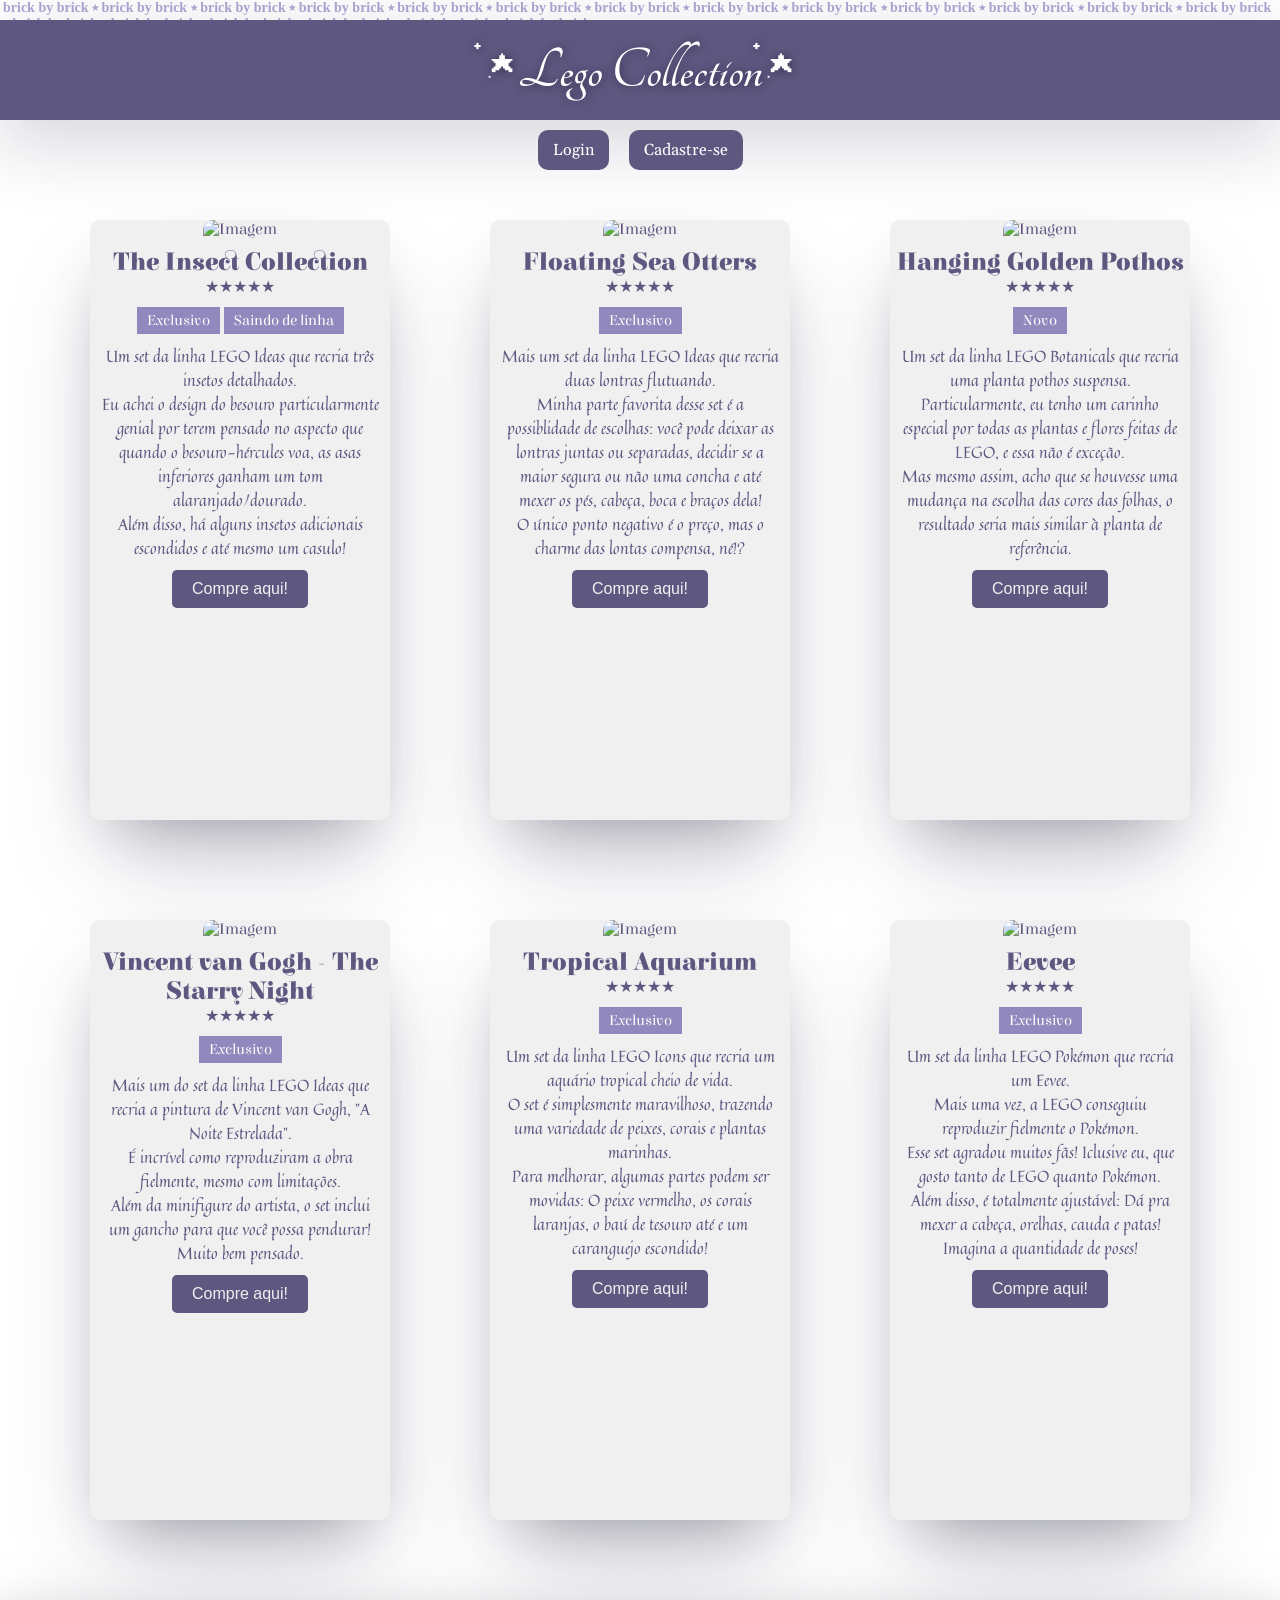
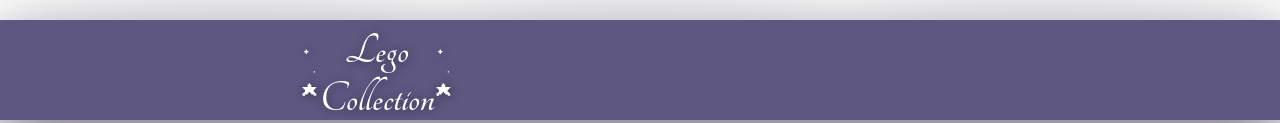
==== commit f32a4883: "Update index.html" ====
--- a/index.html
+++ b/index.html
@@ -3,7 +3,7 @@
 <head>
     <meta charset="UTF-8">
     <meta name="viewport" content="width=device-width, initial-scale=1.0">
-    <title>Menu</title>
+    <title>Lego Collection</title>
     <!-- Link pro CSS -->
     <link rel="stylesheet" href="style.css">
        <!-- Link para as fontes do Google Fonts -->
--- a/style.css
+++ b/style.css
@@ -11,12 +11,19 @@
     box-sizing: border-box;
 }
 
+body {
+    display: flex;
+    flex-direction: column;
+    min-height: 100vh; /* altura mínima da tela */
+}
+
 /* Padding e margin pra não ficar margem no site/
 
 /Um do lado do outro + Centralizar*/
 .main {
-    display: flex;
-    justify-content: center;
+    flex: 1; /* ocupa o espaço disponível */
+    display: flex; /*transforma o elemento em um container flexível*/
+    justify-content: center; /*centraliza os elementos horizontalmente */
 }
 
 .main2{
@@ -25,8 +32,8 @@
 }
 
 .card {
-    width: 300px;
-    height: 600px;
+    width: 300px; /*largura*/
+    height: 600px; /*altura*/
     margin: 50px;
     background-color: #f0f0f0;
     color: #5e5780;
@@ -90,9 +97,11 @@
 }
 
 .contato {
+    position:relative;
+    bottom:0;
+    margin-top:50px;
     width: 100%;
     height: 100px;
-    margin-top: 50px;
     background-color: #5e5780;
     color: #ffff;
     /*Sombra*/
@@ -178,7 +187,7 @@
     background-color: #5e5780;
     color: #fff;
     padding: 10px 15px;
-    border-radius: 20px;
+    border-radius: 10px;
     text-decoration: none;
     font-family: "Gelasio", serif;
     transition: background-color 0.3s;
@@ -187,3 +196,106 @@
 .menu a:hover {
     background-color: #4b3f6b;
 }
+
+/* LOGIN.HTML & CADASTRO.HTML*/
+
+.card-login{
+    display: flex;
+    flex-direction: row;        /* lado a lado */
+    justify-content: space-between;
+    align-items: flex-start;       /* topo */
+    margin: 50px auto; /* centraliza o card na tela */
+    box-shadow: rgba(255, 255, 255, 0.1) 0px 1px 1px 0px inset, rgba(50, 50, 93, 0.25) 0px 50px 100px -20px, rgba(0, 0, 0, 0.3) 0px 30px 60px -30px;
+    width:1200px;
+    height:550px;
+    background-color: #f0f0f0;
+}
+
+.login {
+    flex: 2;
+}
+
+.login h1{
+    font-family: "Tangerine", cursive;
+    text-shadow: 1px 1px 3px rgba(20, 15, 34, 0.233);
+    font-size: 60px;
+    color: #5e5780;
+    margin-left: 100px;
+    margin-top: 85px;
+}
+
+.login p{
+    font-family: "Gelasio", serif;
+    font-size:15px;
+    color: #aea7d4;
+    margin-top: 10px;
+    margin-left: 185px;
+}
+
+.login img{
+    margin-top: 50px;
+    margin-left: 160px;
+    width: 200px;
+    height: 200px;
+}
+
+.loginc {
+    
+    font-family: "Gelasio", serif;
+    width: 300px; /*largura*/
+    height: 450px; /*altura*/
+    margin: 50px;
+    background-color: #5e5780;
+    color: #ffff;
+
+    flex: 1; /* ocupa menos espaço */
+    display: flex;
+    flex-direction: column;
+    justify-content: center;
+    align-items: flex-start;
+}
+
+.loginc h1{
+    margin-left: 20px;
+}
+
+.loginc p{
+    margin-left: 20px;
+}
+
+.termos {
+    margin-bottom:20px;
+    font-size: 12px;
+}
+
+.loginc input {
+    width: 80%;           /* ocupa boa parte da largura */
+    padding: 10px;
+    border: none;
+    margin-left: 20px;
+    margin-top: 20px;
+    font-size: 14px;
+}
+
+.btne {
+    width:295px;
+    margin:20px;
+    background-color: #aea7d4;
+    color: #f0f0f0;
+    border: none;
+    padding: 10px 20px;
+    cursor: pointer;
+    transition: background-color 0.5s;
+}
+
+.btne:hover {
+    background-color: #8780b1;
+    transition: background-color 0.5s;
+
+}
+
+.linkc {
+    color:#aea7d4;
+    text-decoration: none;
+    
+}
